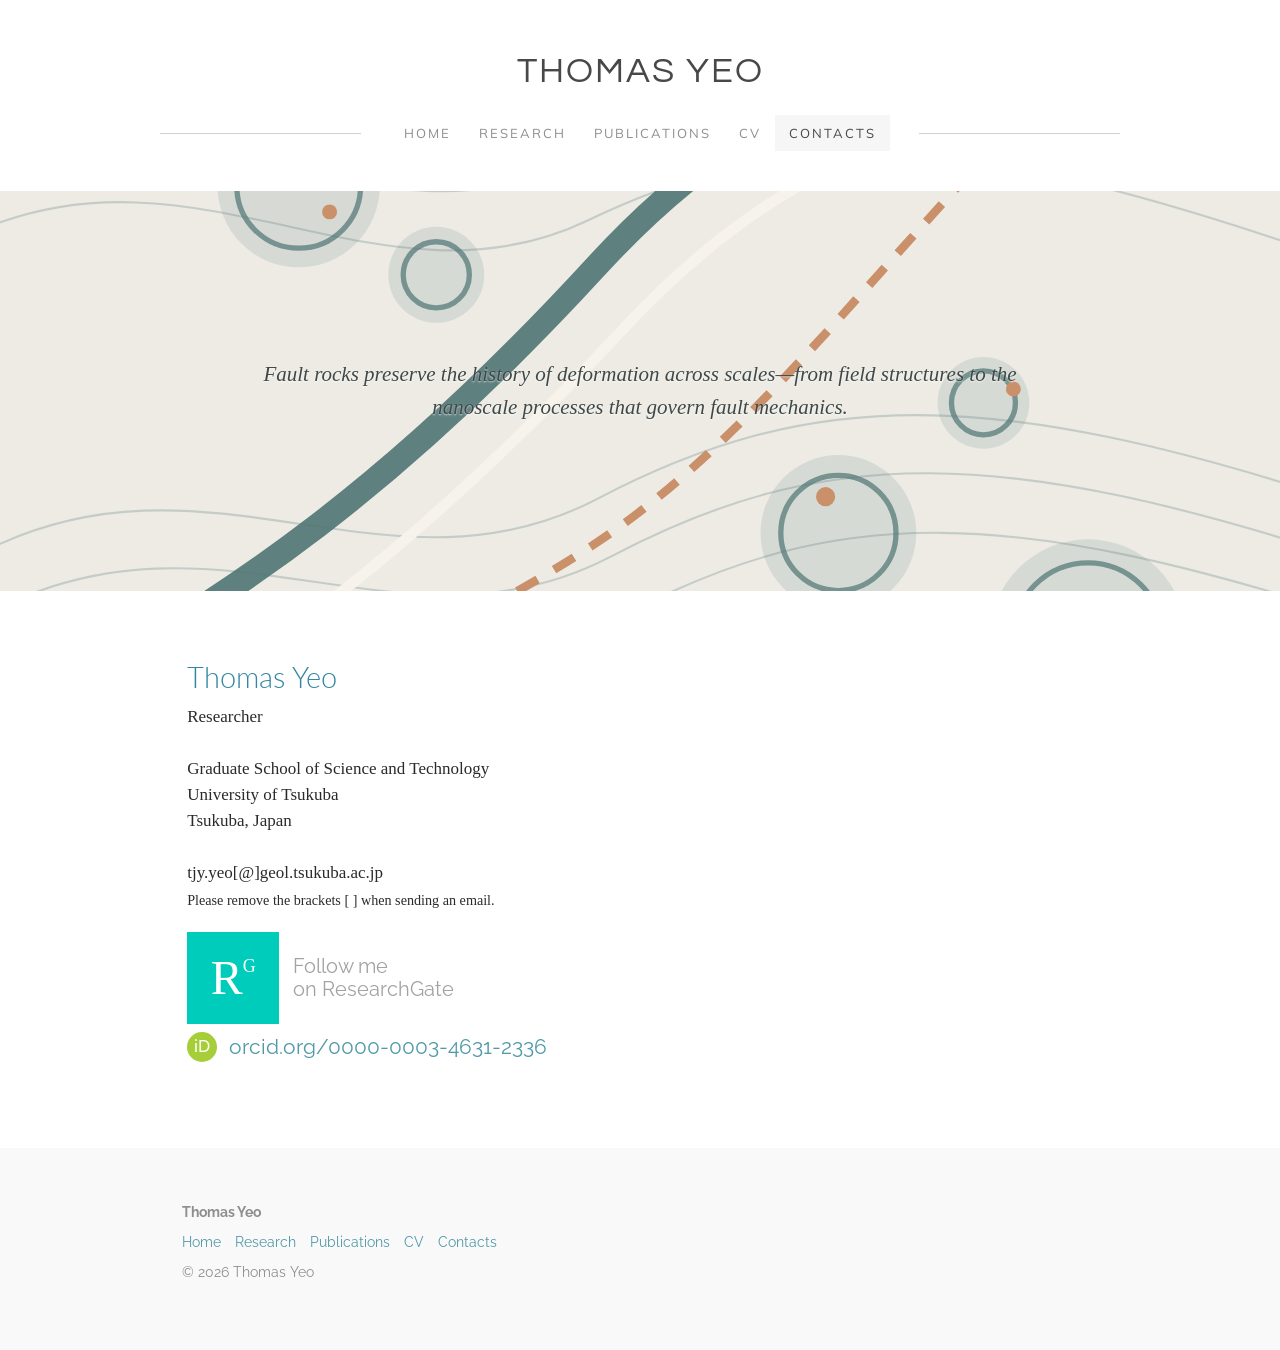
==== contact.html @ d495d444 "Add files via upload" ====
<!doctype html>
<html lang="en">
<head>
  <meta charset="utf-8"><meta name="viewport" content="width=device-width, initial-scale=1">
  <meta name="description" content="Contact structural geologist Thomas Yeo at the University of Tsukuba.">
  <title>THOMAS YEO - Contacts</title><link rel="icon" href="assets/favicon.svg" type="image/svg+xml"><link rel="stylesheet" href="assets/styles.css">
</head>
<body>
  <a class="skip-link" href="#main">Skip to content</a>
  <div class="body-wrap"><header id="header"><button class="nav-trigger" type="button" aria-label="Open navigation" aria-expanded="false"><span class="hamburger-lines"><span></span><span></span><span></span></span></button><div id="sitename"><a href="index.html">Thomas Yeo</a></div></header>
    <aside class="mobile-drawer" aria-label="Mobile navigation"><a href="index.html">Home</a><a href="research.html">Research</a><a href="publications.html">Publications</a><a href="cv.html">CV</a><a class="active" href="contact.html">Contacts</a></aside>
    <div id="wrapper"><nav id="navigation" aria-label="Primary navigation"><ul><li><a href="index.html">Home</a></li><li><a href="research.html">Research</a></li><li><a href="publications.html">Publications</a></li><li><a href="cv.html">CV</a></li><li class="active"><a href="contact.html">Contacts</a></li></ul></nav>

      <section class="banner-wrap" aria-label="Contact banner"><div id="banner"><div id="banner-container"><p class="banner-quote">Fault rocks preserve the history of deformation across scales—from field structures to the nanoscale processes that govern fault mechanics.</p></div></div></section>

      <main id="main"><div id="content-wrapper"><div class="container content">
        <section class="contact-details">
          <h2>Thomas Yeo</h2>
          <p>Researcher</p>
          <address>Graduate School of Science and Technology<br>University of Tsukuba<br>Tsukuba, Japan</address>
          <p>tjy.yeo[@]geol.tsukuba.ac.jp<br><small>Please remove the brackets [ ] when sending an email.</small></p>
          <div class="academic-profiles" aria-label="Academic profiles">
            <a class="researchgate-link" href="https://www.researchgate.net/profile/Thomas-Yeo-3?ev=hdr_xprf" aria-label="Thomas Yeo on ResearchGate">
              <span class="researchgate-mark" aria-hidden="true">R<sup>G</sup></span>
              <span class="researchgate-label">Follow me<br>on ResearchGate</span>
            </a>
            <a class="orcid-link" href="https://orcid.org/0000-0003-4631-2336" aria-label="Thomas Yeo on ORCID">
              <span class="orcid-mark" aria-hidden="true">iD</span>
              <span>orcid.org/0000-0003-4631-2336</span>
            </a>
          </div>
        </section>
      </div></div></main>
    </div>
  </div>
  <footer id="footer"><div id="footer-content"><strong>Thomas Yeo</strong><div class="footer-nav"><a href="index.html">Home</a><a href="research.html">Research</a><a href="publications.html">Publications</a><a href="cv.html">CV</a><a href="contact.html">Contacts</a></div><p>© <span data-year></span> Thomas Yeo</p></div></footer><script src="assets/script.js"></script>
</body>
</html>
---- assets/styles.css ----
@import url('https://fonts.googleapis.com/css2?family=Gentium+Basic:ital,wght@0,400;0,700;1,400;1,700&family=Lato:ital,wght@0,300;0,400;0,700;1,400&family=Muli:wght@300;400&family=Questrial&family=Raleway:wght@300;400;500;700&display=swap');

:root {
  --page: #f9f9f9;
  --white: #ffffff;
  --text: #2a2a2a;
  --muted: #8e8e8e;
  --heading: #484848;
  --line: #d0d0d0;
  --active: #f6f6f6;
  --link: #5199a8;
  --link-hover: #8dc7d3;
  --name: #3387a2;
  --content-width: 960px;
}

* { box-sizing: border-box; }
html { min-height: 100%; }
body {
  min-height: 100%;
  margin: 0;
  background: var(--page);
  color: var(--muted);
  font-family: 'Raleway', sans-serif;
  font-size: 15px;
  -webkit-font-smoothing: antialiased;
  -moz-osx-font-smoothing: grayscale;
}

a { color: var(--link); text-decoration: none; transition: color .2s ease-in-out; }
a:hover { color: var(--link-hover); }
img { max-width: 100%; height: auto; }
.skip-link { position: fixed; top: -70px; left: 12px; z-index: 100; padding: 8px 12px; background: var(--heading); color: white; }
.skip-link:focus { top: 12px; }

.body-wrap { min-height: 100%; background: var(--white); }
#header {
  position: relative;
  z-index: 20;
  padding-top: 52px;
  padding-bottom: 25px;
  background: var(--white);
  text-align: center;
}
#sitename { display: inline-block; }
#sitename a {
  color: var(--heading);
  font-family: 'Questrial', sans-serif;
  font-size: 36px;
  font-weight: 400;
  letter-spacing: 2px;
  text-transform: uppercase;
}

#navigation {
  width: var(--content-width);
  margin: auto;
  padding-bottom: 40px;
  overflow: hidden;
  color: var(--muted);
  font-family: 'Muli', sans-serif;
  font-size: 13px;
  letter-spacing: 2px;
  text-align: center;
  text-transform: uppercase;
  white-space: nowrap;
}
#navigation::before,
#navigation::after {
  position: relative;
  bottom: .1em;
  display: inline-block;
  width: 50%;
  height: 1px;
  background: var(--line);
  content: '';
  vertical-align: middle;
}
#navigation::before { right: 29px; margin-left: -50%; }
#navigation::after { left: 29px; margin-right: -50%; }
#navigation ul { display: inline-block; margin: 0; padding: 0; list-style: none; white-space: normal; }
#navigation li { display: inline-block; }
#navigation a { display: inline-block; padding: 10px 14px; color: inherit; }
#navigation li:hover,
#navigation li.active { background: var(--active); color: var(--heading); }

.nav-trigger { display: none; border: 0; background: transparent; cursor: pointer; }
.hamburger-lines { display: grid; gap: 5px; width: 24px; }
.hamburger-lines span { display: block; width: 24px; height: 2px; background: var(--heading); }
.mobile-drawer { display: none; }

.banner-wrap {
  position: relative;
  width: 100%;
  height: 400px;
  overflow: hidden;
  background: #e7e9e5 url('fault-network.svg') center center / cover no-repeat;
  text-align: center;
}
.banner-wrap::after { position: absolute; inset: 0; background: rgba(255,255,255,.16); content: ''; }
#banner {
  position: relative;
  z-index: 3;
  display: table;
  width: 900px;
  height: 100%;
  margin: auto;
  table-layout: fixed;
}
#banner-container { display: table-cell; padding: 4em 1.6em; vertical-align: middle; }
.banner-quote {
  max-width: 760px;
  margin: auto;
  color: #3f4848;
  font-family: 'Gentium Basic', serif;
  font-size: 21px;
  font-style: italic;
  line-height: 1.55;
  text-shadow: 0 1px 2px rgba(255,255,255,.75);
}
.banner-quote cite { display: block; margin-top: 20px; font-size: 17px; font-style: normal; font-weight: 700; text-align: right; }

#content-wrapper { background: var(--white); }
.container {
  width: var(--content-width);
  margin: 0 auto;
  padding: 4em 1.6em;
}
.content {
  color: var(--text);
  font-family: 'Gentium Basic', serif;
  font-size: 17px;
  line-height: 1.55;
}
.content h1,
.content h2,
.content h3 {
  color: var(--heading);
  font-family: 'Lato', sans-serif;
  font-weight: 300;
  line-height: 1.25;
}
.content h1 { margin: 0 0 .5em; font-size: 2em; }
.content h2 { margin: 0 0 .3em; font-size: 1.7em; }
.content h3 { margin: 0 0 .35em; font-size: 1.25em; }
.content p { margin: 0 0 1.05em; }
.content strong { font-weight: 700; }
.content hr { height: 1px; margin: 2.1em 0; border: 0; background: var(--line); }
.section-intro { margin-bottom: 2.2em; }

.home-intro::after,
.research-row::after { display: table; clear: both; content: ''; }
.profile-visual {
  float: left;
  width: 484px;
  margin: 10px 22px 10px 0;
  border: 0;
}
.profile-name { color: var(--name); font-size: 1.55em; }
.contact-line { margin-top: 1.7em; }
.academic-profiles {
  display: flex;
  flex-direction: column;
  align-items: flex-start;
  gap: 8px;
  margin: 1.1em 0;
  font-family: 'Raleway', sans-serif;
}
.academic-profiles a { text-decoration: none; }
.researchgate-link {
  display: inline-grid;
  grid-template-columns: 92px auto;
  align-items: center;
  color: #a2a2a2;
}
.researchgate-link:hover { color: #747474; }
.researchgate-mark {
  display: flex;
  align-items: center;
  justify-content: center;
  width: 92px;
  height: 92px;
  background: #00ccbb;
  color: #fff;
  font-family: Georgia, serif;
  font-size: 48px;
  line-height: 1;
}
.researchgate-mark sup {
  align-self: flex-start;
  margin-top: 25px;
  font-size: 18px;
}
.researchgate-label {
  padding-left: 14px;
  font-size: 20px;
  line-height: 1.15;
}
.orcid-link {
  display: inline-flex;
  align-items: center;
  gap: 12px;
  color: #5199a8;
  font-size: 21px;
  line-height: 1.2;
}
.orcid-mark {
  display: inline-flex;
  align-items: center;
  justify-content: center;
  flex: 0 0 30px;
  width: 30px;
  height: 30px;
  border-radius: 50%;
  background: #a6ce39;
  color: #fff;
  font-size: 17px;
  font-weight: 500;
}

.slideshow { max-width: 700px; margin: 3em auto 0; text-align: center; }
.slide-frame { position: relative; aspect-ratio: 4 / 3; overflow: hidden; background: #eee; }
.slide { display: none; width: 100%; height: 100%; object-fit: cover; }
.slide.active { display: block; }
.slide-caption { min-height: 2.4em; padding-top: .7em; color: var(--muted); font-size: .9em; }
.slide-controls { display: flex; justify-content: center; gap: 8px; margin-top: .6em; }
.slide-controls button { width: 9px; height: 9px; padding: 0; border: 0; border-radius: 50%; background: var(--line); cursor: pointer; }
.slide-controls button.active { background: var(--link); }

.research-row { padding: .35em 0; }
.research-visual { width: 44%; margin: .3em 2em 1em 0; float: left; }
.research-row.reverse .research-visual { margin: .3em 0 1em 2em; float: right; }
.research-visual img { width: 100%; border: 0; }
.micrograph-slideshow { text-align: center; }
.micrograph-slide-frame { aspect-ratio: 4 / 5; background: #fff; }
.micrograph-slide-frame .slide { position: absolute; inset: 0; height: 100%; object-fit: contain; }
.image-caption { margin-top: .35em; color: var(--muted); font-size: .86em; line-height: 1.35; text-align: center; }
.methods { color: var(--muted); text-align: center; }

.publication-section + .publication-section,
.cv-section + .cv-section { margin-top: 2.8em; }
.publication-entry { margin-bottom: 1.15em; }
.publication-entry em { color: #484848; }
.publication-entry .links { margin-left: .45em; white-space: nowrap; }
.status { color: var(--muted); font-size: .9em; font-style: italic; }

.cv-entry { display: grid; grid-template-columns: 195px 1fr; gap: 1.2em; margin-bottom: 1em; }
.cv-entry .date { color: var(--muted); }
.cv-entry p { margin: 0; }
.plain-list { margin: .4em 0 0; padding-left: 1.2em; }
.plain-list li { margin: .35em 0; }

.contact-details { max-width: 670px; }
.contact-details h2 { color: var(--name); }
.contact-details address { margin: 1.5em 0; font-style: normal; }

#footer { padding: 0; background: var(--page); color: var(--muted); font-family: 'Raleway', sans-serif; font-size: 14px; }
#footer-content { width: var(--content-width); margin: auto; padding: 4em 1.6em; }
.footer-nav { margin-top: 1em; }
.footer-nav a { margin-right: 1em; }

@media (max-width: 1024px) {
  #navigation, #banner, .container, #footer-content { width: auto; min-width: 100%; }
}

@media (max-width: 992px) {
  body { background: var(--white); }
  #header {
    position: fixed;
    top: 0;
    left: 0;
    z-index: 30;
    display: table;
    width: 100%;
    height: 65px;
    padding: 0 10px;
    border-bottom: 1px solid var(--line);
  }
  #sitename { display: table-cell; padding: 0 52px; vertical-align: middle; }
  #sitename a { font-size: 1.5em; }
  .nav-trigger { position: absolute; top: 6px; left: 3px; display: block; width: 54px; height: 52px; padding: 15px; }
  #navigation { display: none; }
  #wrapper { padding-top: 65px; }
  .mobile-drawer {
    position: fixed;
    top: 65px;
    left: 0;
    z-index: 28;
    display: block;
    width: 275px;
    height: calc(100vh - 65px);
    padding: 20px 15px;
    background: var(--white);
    box-shadow: 2px 0 6px rgba(87,87,87,.15);
    transform: translateX(-105%);
    transition: transform .3s ease-in-out;
  }
  body.menu-open .mobile-drawer { transform: translateX(0); }
  .mobile-drawer a { display: block; padding: 10px; color: var(--muted); font-family: 'Muli', sans-serif; font-size: .9em; letter-spacing: 1px; text-transform: uppercase; }
  .mobile-drawer a.active,
  .mobile-drawer a:hover { background: var(--active); color: var(--heading); }
  .content { font-size: 16px; line-height: 1.5; }
  .container { padding: 3em 1.6em; }
}

@media (max-width: 767px) {
  #sitename a { font-size: 1.25em; }
  .banner-wrap { height: 320px; }
  #banner-container { padding: 3em 1.4em; }
  .banner-quote { font-size: 18px; }
  .profile-visual,
  .research-visual,
  .research-row.reverse .research-visual { width: 100%; margin: 0 0 1.3em; float: none; }
  .profile-name { display: inline-block; margin-top: .2em; }
  .cv-entry { grid-template-columns: 1fr; gap: .15em; margin-bottom: 1.35em; }
  .cv-entry .date { font-size: .9em; }
  .slideshow { margin-top: 2.2em; }
  .researchgate-link { grid-template-columns: 76px auto; }
  .researchgate-mark { width: 76px; height: 76px; font-size: 40px; }
  .researchgate-mark sup { margin-top: 21px; font-size: 15px; }
  .researchgate-label { padding-left: 12px; font-size: 17px; }
  .orcid-link { gap: 9px; font-size: 16px; }
  .orcid-mark { flex-basis: 27px; width: 27px; height: 27px; font-size: 15px; }
}

@media (prefers-reduced-motion: reduce) {
  *, *::before, *::after { scroll-behavior: auto !important; transition: none !important; }
}
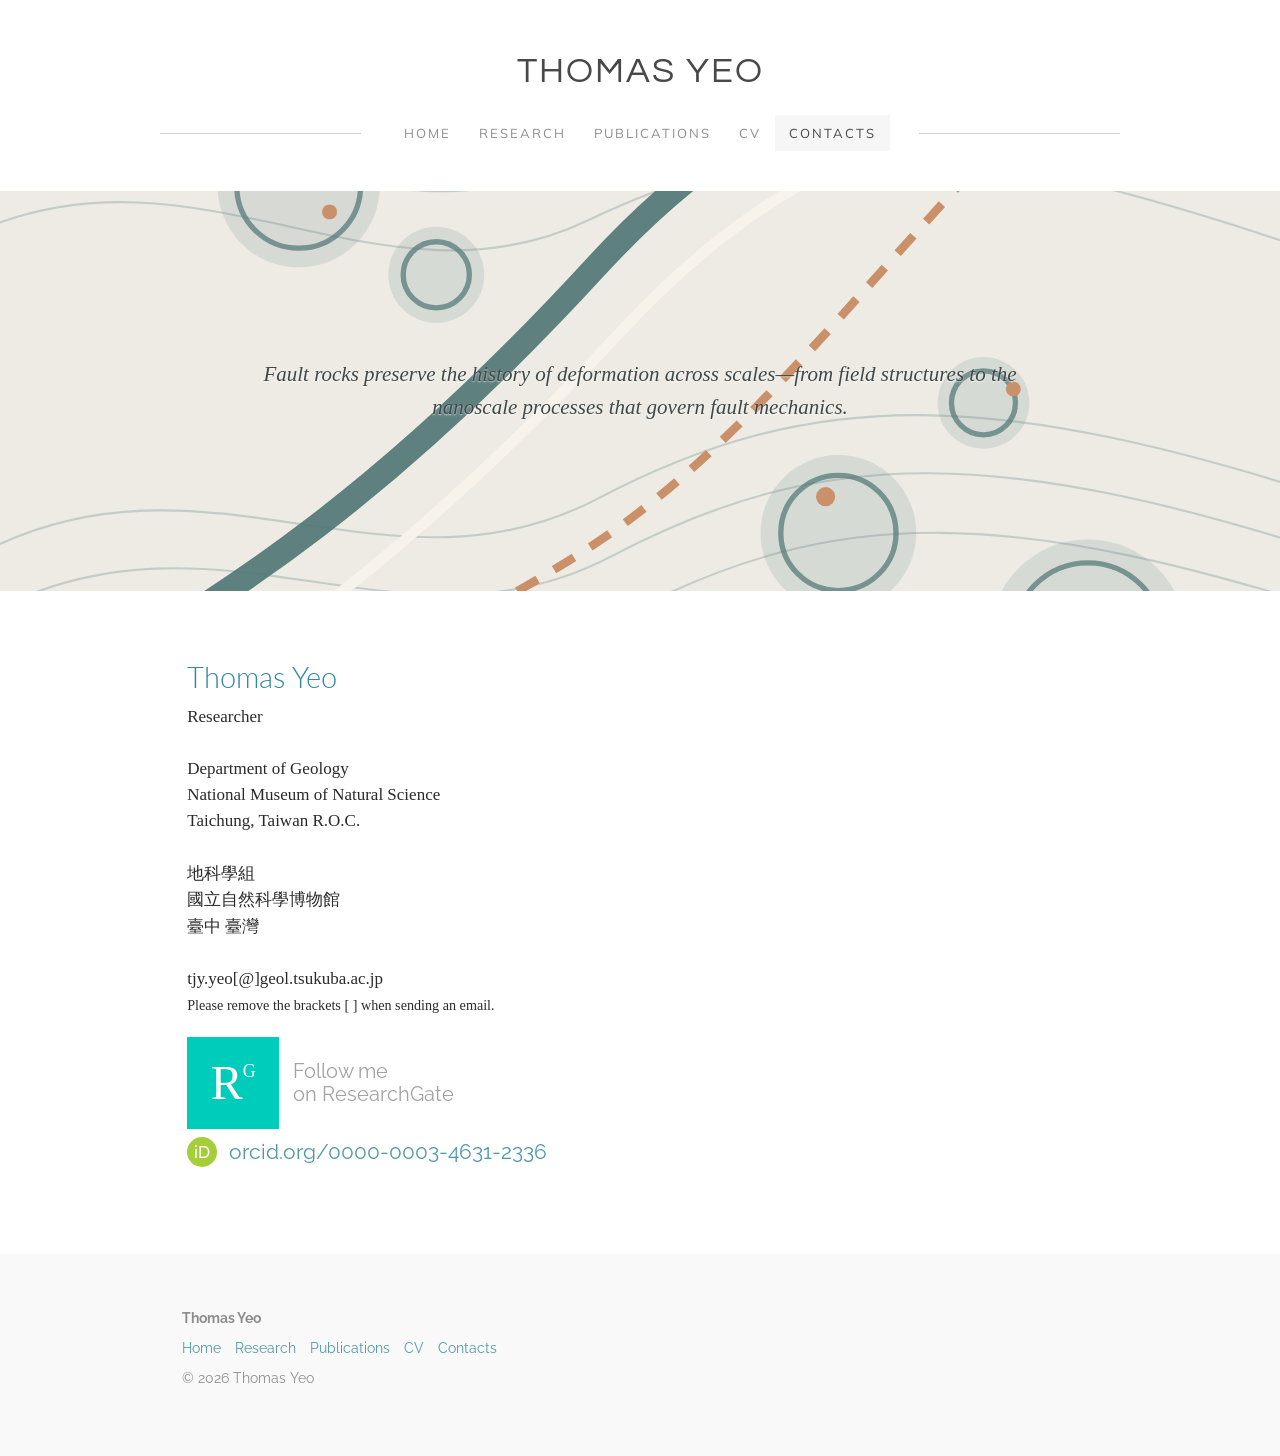
==== commit 3c852cf5: "Add files via upload" ====
--- a/contact.html
+++ b/contact.html
@@ -2,7 +2,7 @@
 <html lang="en">
 <head>
   <meta charset="utf-8"><meta name="viewport" content="width=device-width, initial-scale=1">
-  <meta name="description" content="Contact structural geologist Thomas Yeo at the University of Tsukuba.">
+  <meta name="description" content="Contact structural geologist Thomas Yeo at the University of Tsukuba.">
   <title>THOMAS YEO - Contacts</title><link rel="icon" href="assets/favicon.svg" type="image/svg+xml"><link rel="stylesheet" href="assets/styles.css">
 </head>
 <body>
@@ -17,7 +17,7 @@
         <section class="contact-details">
           <h2>Thomas Yeo</h2>
           <p>Researcher</p>
-          <address>Graduate School of Science and Technology<br>University of Tsukuba<br>Tsukuba, Japan</address>
+          <address>Department of Geology<br>National Museum of Natural Science<br>Taichung, Taiwan R.O.C.<br><br><span class="traditional-chinese-text" lang="zh-Hant">地科學組<br>國立自然科學博物館<br>臺中 臺灣</span></address>
           <p>tjy.yeo[@]geol.tsukuba.ac.jp<br><small>Please remove the brackets [ ] when sending an email.</small></p>
           <div class="academic-profiles" aria-label="Academic profiles">
             <a class="researchgate-link" href="https://www.researchgate.net/profile/Thomas-Yeo-3?ev=hdr_xprf" aria-label="Thomas Yeo on ResearchGate">
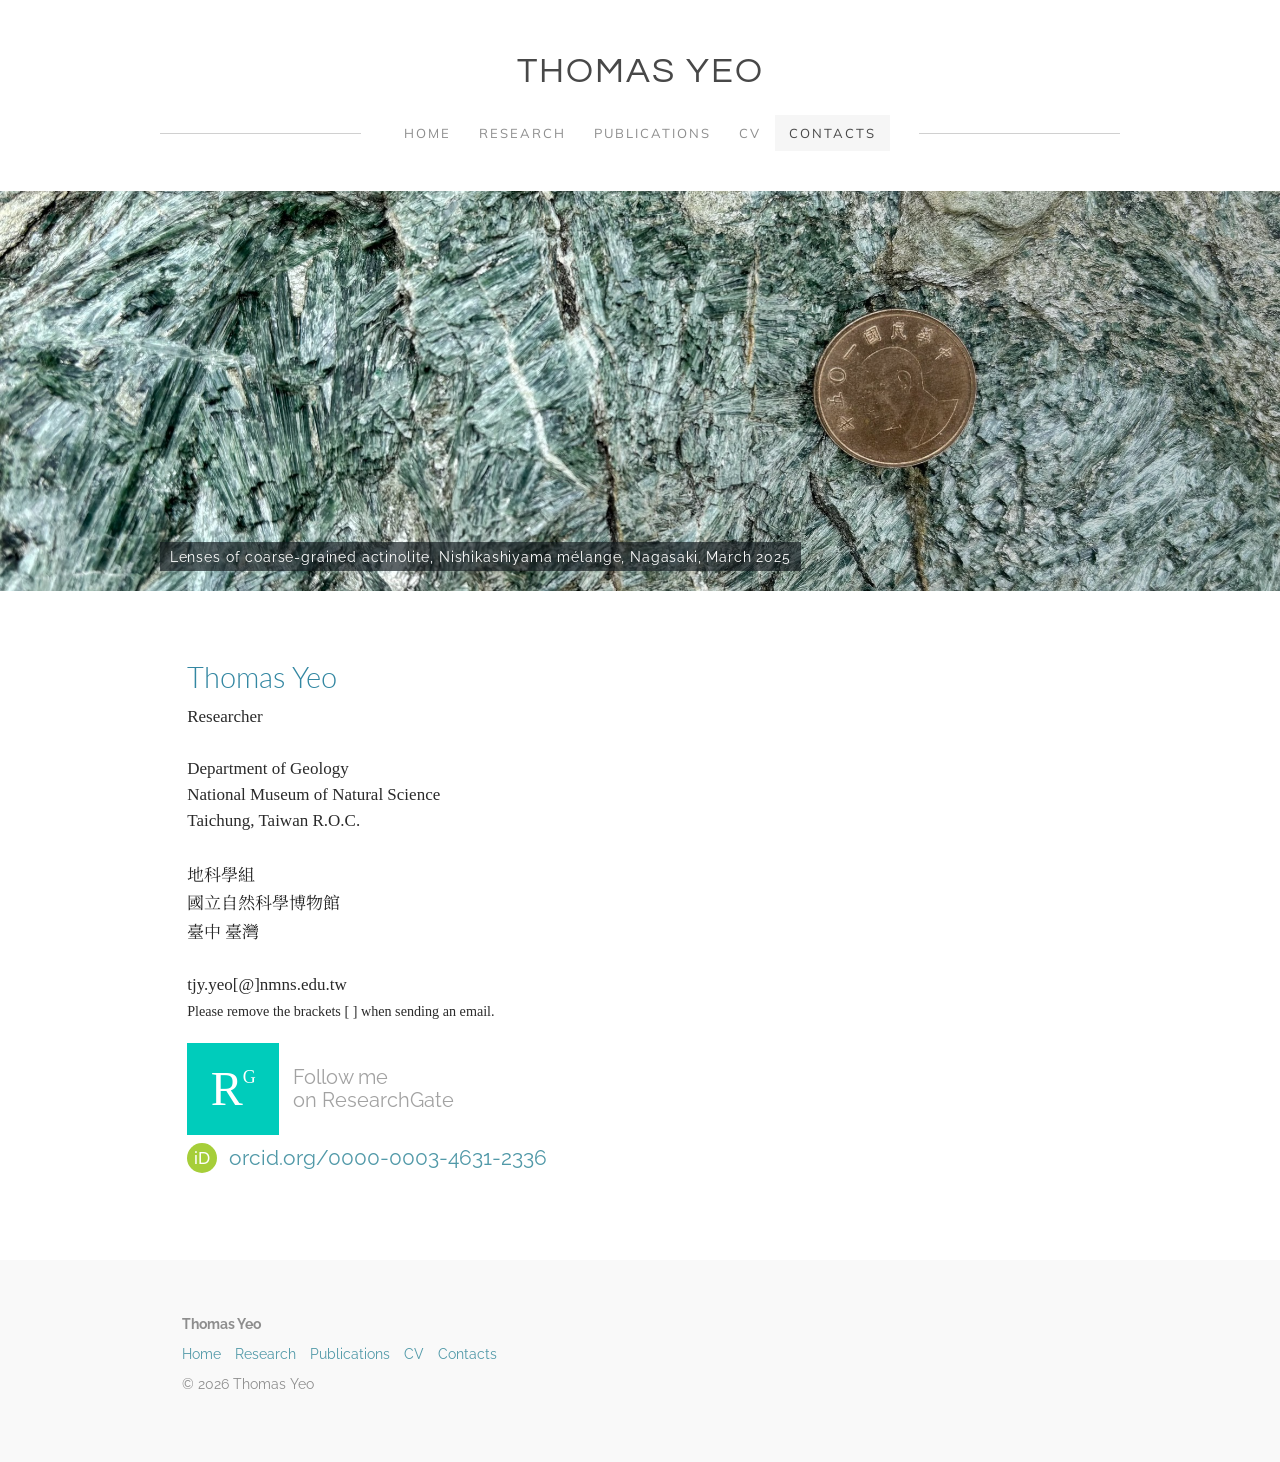
==== commit 519e5db3: "Add files via upload" ====
--- a/contact.html
+++ b/contact.html
@@ -11,14 +11,17 @@
     <aside class="mobile-drawer" aria-label="Mobile navigation"><a href="index.html">Home</a><a href="research.html">Research</a><a href="publications.html">Publications</a><a href="cv.html">CV</a><a class="active" href="contact.html">Contacts</a></aside>
     <div id="wrapper"><nav id="navigation" aria-label="Primary navigation"><ul><li><a href="index.html">Home</a></li><li><a href="research.html">Research</a></li><li><a href="publications.html">Publications</a></li><li><a href="cv.html">CV</a></li><li class="active"><a href="contact.html">Contacts</a></li></ul></nav>
 
-      <section class="banner-wrap" aria-label="Contact banner"><div id="banner"><div id="banner-container"><p class="banner-quote">Fault rocks preserve the history of deformation across scales—from field structures to the nanoscale processes that govern fault mechanics.</p></div></div></section>
+      <section class="home-hero contact-hero" aria-label="Coarse-grained actinolite at Nishikashiyama mélange">
+        <img src="assets/nishikashiyama-actinolite-march-2025.jpg" alt="Lenses of coarse-grained green actinolite with a coin for scale at Nishikashiyama mélange, Nagasaki">
+        <p class="home-hero-caption">Lenses of coarse-grained actinolite, Nishikashiyama mélange, Nagasaki, March 2025</p>
+      </section>
 
       <main id="main"><div id="content-wrapper"><div class="container content">
         <section class="contact-details">
           <h2>Thomas Yeo</h2>
           <p>Researcher</p>
           <address>Department of Geology<br>National Museum of Natural Science<br>Taichung, Taiwan R.O.C.<br><br><span class="traditional-chinese-text" lang="zh-Hant">地科學組<br>國立自然科學博物館<br>臺中 臺灣</span></address>
-          <p>tjy.yeo[@]geol.tsukuba.ac.jp<br><small>Please remove the brackets [ ] when sending an email.</small></p>
+          <p>tjy.yeo[@]nmns.edu.tw<br><small>Please remove the brackets [ ] when sending an email.</small></p>
           <div class="academic-profiles" aria-label="Academic profiles">
             <a class="researchgate-link" href="https://www.researchgate.net/profile/Thomas-Yeo-3?ev=hdr_xprf" aria-label="Thomas Yeo on ResearchGate">
               <span class="researchgate-mark" aria-hidden="true">R<sup>G</sup></span>
--- a/assets/styles.css
+++ b/assets/styles.css
@@ -1,4 +1,4 @@
-@import url('https://fonts.googleapis.com/css2?family=Gentium+Basic:ital,wght@0,400;0,700;1,400;1,700&family=Lato:ital,wght@0,300;0,400;0,700;1,400&family=Muli:wght@300;400&family=Questrial&family=Raleway:wght@300;400;500;700&display=swap');
+@import url('https://fonts.googleapis.com/css2?family=Gentium+Basic:ital,wght@0,400;0,700;1,400;1,700&family=Lato:ital,wght@0,300;0,400;0,700;1,400&family=Muli:wght@300;400&family=Noto+Serif+JP:wght@400&family=Noto+Serif+TC:wght@400&family=Questrial&family=Raleway:wght@300;400;500;700&display=swap');
 
 :root {
   --page: #f9f9f9;
@@ -118,7 +118,55 @@
   line-height: 1.55;
   text-shadow: 0 1px 2px rgba(255,255,255,.75);
 }
-.banner-quote cite { display: block; margin-top: 20px; font-size: 17px; font-style: normal; font-weight: 700; text-align: right; }
+.banner-quote cite { display: block; margin-top: 20px; font-size: 17px; font-style: normal; font-weight: 700; text-align: right; }
+
+.home-hero {
+  position: relative;
+  width: 100%;
+  height: 400px;
+  overflow: hidden;
+  background: #d7c2a6;
+}
+.home-hero::after {
+  position: absolute;
+  inset: 0;
+  background: linear-gradient(90deg, transparent 40%, rgba(20, 27, 31, .2));
+  content: '';
+  pointer-events: none;
+}
+.home-hero > img { width: 100%; height: 100%; object-fit: cover; object-position: center center; }
+.contact-hero > img { object-position: center center; }
+.contact-hero .home-hero-caption { padding: .45em .7em; background: rgba(20, 27, 31, .68); color: #fff; text-shadow: none; }
+.home-hero-title {
+  position: absolute;
+  top: 12%;
+  right: auto;
+  left: max(24px, calc((100vw - var(--content-width)) / 2));
+  z-index: 2;
+  max-width: 430px;
+  color: #fff;
+  text-align: left;
+  text-shadow: 0 2px 12px rgba(20, 24, 27, .45);
+}
+.home-hero-title span {
+  font-family: 'Raleway', sans-serif;
+  font-size: clamp(14px, 1.65vw, 20px);
+  font-weight: 500;
+  letter-spacing: .12em;
+  line-height: 1.45;
+}
+.home-hero-caption {
+  position: absolute;
+  bottom: 20px;
+  left: max(24px, calc((100vw - var(--content-width)) / 2));
+  z-index: 2;
+  margin: 0;
+  color: #fff;
+  font-family: 'Raleway', sans-serif;
+  font-size: 14px;
+  letter-spacing: .06em;
+  text-shadow: 0 1px 5px rgba(0, 0, 0, .65);
+}
 
 #content-wrapper { background: var(--white); }
 .container {
@@ -148,16 +196,25 @@
 .content hr { height: 1px; margin: 2.1em 0; border: 0; background: var(--line); }
 .section-intro { margin-bottom: 2.2em; }
 
-.home-intro::after,
-.research-row::after { display: table; clear: both; content: ''; }
-.profile-visual {
-  float: left;
-  width: 484px;
-  margin: 10px 22px 10px 0;
-  border: 0;
-}
-.profile-name { color: var(--name); font-size: 1.55em; }
-.contact-line { margin-top: 1.7em; }
+.research-row::after { display: table; clear: both; content: ''; }
+.home-intro { display: grid; grid-template-columns: minmax(0, 1fr) 285px; gap: 4em; align-items: start; }
+.about-heading {
+  margin-bottom: .75em !important;
+  font-family: 'Lato', sans-serif !important;
+  font-size: 2em !important;
+  font-weight: 300 !important;
+  letter-spacing: normal;
+  text-transform: uppercase;
+}
+.about-focus { margin: .4em 0 0; padding-left: 1.2em; }
+.about-focus li { margin: .5em 0; padding-left: .25em; }
+.about-subheading { margin-top: 1.5em !important; margin-bottom: .35em !important; color: var(--heading); }
+.about-details { padding: 1.4em 1.5em; border-left: 1px solid var(--line); background: var(--page); }
+.profile-figure { margin: 0 0 1.5em; }
+.profile-visual { display: block; width: 100%; aspect-ratio: 4 / 5; margin: 0; border: 0; object-fit: cover; object-position: 50% 52%; }
+.profile-figure figcaption { margin-top: .45em; color: var(--name); font-family: 'Gentium Basic', serif; font-size: 1.55em; font-weight: 700; text-align: center; }
+.about-kicker { color: var(--heading); font-family: 'Questrial', sans-serif; font-size: 1.05em; letter-spacing: .14em; text-transform: uppercase; }
+.contact-line { margin-top: .4em; overflow-wrap: anywhere; }
 .academic-profiles {
   display: flex;
   flex-direction: column;
@@ -232,17 +289,32 @@
 .research-row.reverse .research-visual { margin: .3em 0 1em 2em; float: right; }
 .research-visual img { width: 100%; border: 0; }
 .micrograph-slideshow { text-align: center; }
+.micrograph-slideshow .slide-caption { height: 5.6em; overflow: hidden; }
 .micrograph-slide-frame { aspect-ratio: 4 / 5; background: #fff; }
 .micrograph-slide-frame .slide { position: absolute; inset: 0; height: 100%; object-fit: contain; }
+.ml-slide-frame,
+.creep-slide-frame { aspect-ratio: 4 / 3; background: #fff; }
+.ml-slide-frame .slide,
+.creep-slide-frame .slide { position: absolute; inset: 0; height: 100%; object-fit: contain; }
 .image-caption { margin-top: .35em; color: var(--muted); font-size: .86em; line-height: 1.35; text-align: center; }
 .methods { color: var(--muted); text-align: center; }
 
 .publication-section + .publication-section,
 .cv-section + .cv-section { margin-top: 2.8em; }
-.publication-entry { margin-bottom: 1.15em; }
-.publication-entry em { color: #484848; }
-.publication-entry .links { margin-left: .45em; white-space: nowrap; }
-.status { color: var(--muted); font-size: .9em; font-style: italic; }
+.publication-entry { margin-bottom: 1.15em; }
+.publication-entry em { color: #484848; }
+.publication-entry .links { margin-left: .45em; white-space: nowrap; }
+.publication-disclosure { margin-top: .8em; border-top: 1px solid var(--line); border-bottom: 1px solid var(--line); }
+.publication-disclosure summary { position: relative; padding: 1em 2.4em 1em 0; color: var(--link); font-family: 'Lato', sans-serif; font-size: 1.02em; font-weight: 700; cursor: pointer; list-style: none; }
+.publication-disclosure summary::-webkit-details-marker { display: none; }
+.publication-disclosure summary::after { content: '+'; position: absolute; top: 50%; right: .25em; color: var(--heading); font-size: 1.45em; font-weight: 400; line-height: 1; transform: translateY(-50%); transition: transform .2s ease; }
+.publication-disclosure[open] summary::after { transform: translateY(-50%) rotate(45deg); }
+.publication-disclosure-content { padding: .3em 0 .15em; }
+.publication-disclosure-content .publication-entry { padding-bottom: 1.05em; border-bottom: 1px solid rgba(0, 0, 0, .08); }
+.publication-disclosure-content .publication-entry:last-child { border-bottom: 0; }
+.japanese-text { font-family: 'Noto Serif JP', 'Yu Mincho', serif; font-weight: 400; }
+.traditional-chinese-text { font-family: 'Noto Serif TC', 'PMingLiU', serif; font-weight: 400; }
+.status { color: var(--muted); font-size: .9em; font-style: italic; }
 
 .cv-entry { display: grid; grid-template-columns: 195px 1fr; gap: 1.2em; margin-bottom: 1em; }
 .cv-entry .date { color: var(--muted); }
@@ -308,10 +380,17 @@
   .banner-wrap { height: 320px; }
   #banner-container { padding: 3em 1.4em; }
   .banner-quote { font-size: 18px; }
-  .profile-visual,
-  .research-visual,
-  .research-row.reverse .research-visual { width: 100%; margin: 0 0 1.3em; float: none; }
-  .profile-name { display: inline-block; margin-top: .2em; }
+  .research-visual,
+  .research-row.reverse .research-visual { width: 100%; margin: 0 0 1.3em; float: none; }
+  .home-hero { height: 320px; }
+  .home-hero > img { object-position: 58% center; }
+  .contact-hero > img { object-position: center center; }
+  .home-hero::after { background: linear-gradient(180deg, rgba(20, 27, 31, .12), transparent 50%, rgba(20, 27, 31, .35)); }
+  .home-hero-title { top: 28px; right: 22px; left: 22px; max-width: none; }
+  .home-hero-title span { font-size: 13px; }
+  .home-hero-caption { bottom: 16px; left: 20px; }
+  .home-intro { grid-template-columns: 1fr; gap: 2em; }
+  .about-details { padding: 1.2em; border-top: 1px solid var(--line); border-left: 0; }
   .cv-entry { grid-template-columns: 1fr; gap: .15em; margin-bottom: 1.35em; }
   .cv-entry .date { font-size: .9em; }
   .slideshow { margin-top: 2.2em; }
